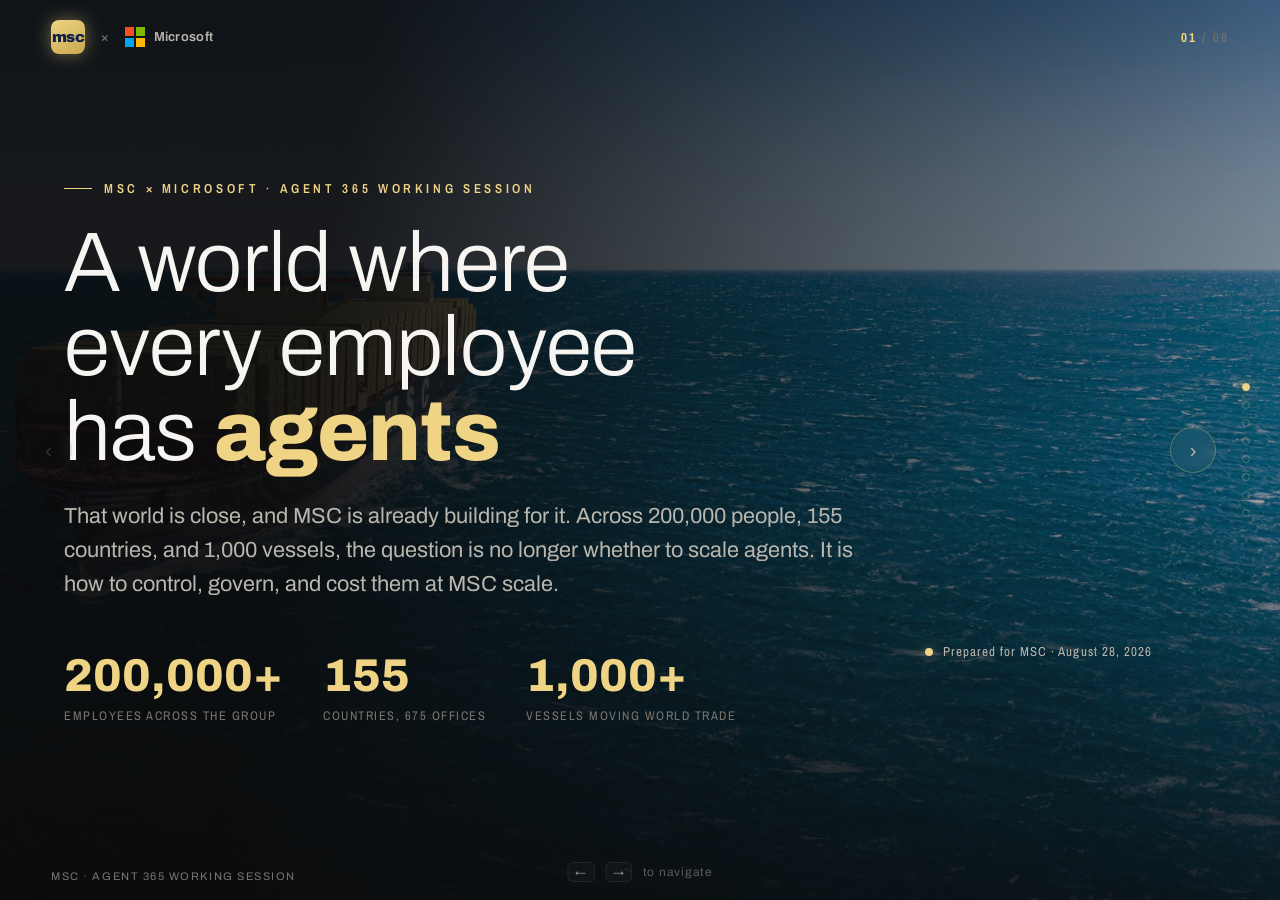
==== agent-briefing/index.html @ fe7845a2 "Add MSC Agent 365 external working-session deck (EAP priorities playback) Co-authored-by: Copilot <2" ====
<!DOCTYPE html>
<html lang="en">
<head>
<meta charset="UTF-8"/>
<meta name="viewport" content="width=device-width, initial-scale=1.0"/>
<title>MSC &times; Microsoft — Agent 365 Working Session</title>
<link rel="preconnect" href="https://fonts.googleapis.com"/>
<link rel="preconnect" href="https://fonts.gstatic.com" crossorigin/>
<link href="https://fonts.googleapis.com/css2?family=Archivo:wght@300;400;500;600;700;800;900&family=Archivo+Narrow:wght@400;500;600;700&display=swap" rel="stylesheet"/>
  <script type="module" crossorigin src="./assets/index-DIdFCBgj.js"></script>
  <link rel="stylesheet" crossorigin href="./assets/index-D3v5y2M-.css">
</head>
<body>
<div id="root"></div>
</body>
</html>
---- agent-briefing/assets/index-D3v5y2M-.css ----
:root{--gold:#EED484;--gold-bright:#F6E3A6;--gold-deep:#C9A94E;--blue:#3860BE;--blue-deep:#12224A;--blue-abyss:#0A1430;--taupe:#8B8178;--ink:#0B0B0C;--ink-2:#111214;--ink-3:#17181B;--panel:rgba(255,255,255,.035);--panel-2:rgba(255,255,255,.06);--hair:rgba(238,212,132,.14);--hair-strong:rgba(238,212,132,.3);--hair-cool:rgba(255,255,255,.1);--white:#F6F5F2;--mute:#B9B6AE;--mute-2:#78756E;--glow:rgba(238,212,132,.45);--glow-blue:rgba(56,96,190,.5);--font-display:"Archivo","Segoe UI",sans-serif;--font-narrow:"Archivo Narrow","Archivo",sans-serif;--font-body:"Archivo","Segoe UI",sans-serif;--maxw:1200px}*{box-sizing:border-box;margin:0;padding:0}html,body,#root{height:100%}body{background:var(--ink);color:var(--white);font-family:var(--font-body);-webkit-font-smoothing:antialiased;text-rendering:optimizeLegibility;overflow:hidden}::selection{background:var(--gold);color:#1a1400}.deck{position:fixed;top:0;right:0;bottom:0;left:0;overflow:hidden;background:radial-gradient(1300px 800px at 80% -12%,rgba(56,96,190,.2),transparent 58%),radial-gradient(1000px 700px at 6% 116%,rgba(238,212,132,.09),transparent 55%),linear-gradient(180deg,#0b0b0c,#0a0d18)}.stage{position:absolute;top:0;right:0;bottom:0;left:0;display:grid;place-items:center;padding:clamp(30px,5vw,84px)}.slide{width:100%;max-width:var(--maxw);will-change:transform,opacity}.slidewrap{width:100%;display:grid;place-items:center}.deck:before{content:"";position:fixed;left:0;right:0;bottom:0;height:34vh;pointer-events:none;z-index:0;background:linear-gradient(180deg,transparent,rgba(10,20,48,.55))}.progress{position:fixed;top:0;left:0;right:0;height:2px;background:transparent;z-index:40}.progress__bar{height:100%;background:linear-gradient(90deg,var(--gold-deep),var(--gold),var(--gold-bright));box-shadow:0 0 16px var(--glow);transition:width .55s cubic-bezier(.22,1,.36,1)}.topbar{position:fixed;top:0;left:0;right:0;display:flex;align-items:center;justify-content:space-between;padding:20px clamp(24px,4vw,54px);z-index:30;pointer-events:none}.brandmark{display:flex;align-items:center;gap:15px;font-family:var(--font-display);letter-spacing:.02em}.brandmark .x{color:var(--mute-2);font-weight:400;font-size:15px}.logo-msc{display:flex;align-items:center;gap:10px;font-family:var(--font-display);font-weight:800;font-size:20px;letter-spacing:.02em;color:var(--white);text-transform:lowercase}.logo-msc .mark{display:grid;place-items:center;width:34px;height:34px;border-radius:8px;background:linear-gradient(150deg,var(--gold),var(--gold-deep));color:#12224a;font-weight:900;font-size:15px;letter-spacing:-.03em;box-shadow:0 0 18px var(--glow)}.logo-ms{display:flex;align-items:center;gap:9px;color:var(--mute);font-size:13px;font-weight:600}.logo-ms .grid{display:grid;grid-template-columns:9px 9px;grid-template-rows:9px 9px;gap:2px}.logo-ms .grid i{display:block}.logo-ms .grid i:nth-child(1){background:#f25022}.logo-ms .grid i:nth-child(2){background:#7fba00}.logo-ms .grid i:nth-child(3){background:#00a4ef}.logo-ms .grid i:nth-child(4){background:#ffb900}.counter{font-family:var(--font-narrow);font-size:13px;color:var(--mute-2);letter-spacing:.16em}.counter b{color:var(--gold);font-weight:700}.dots{position:fixed;right:clamp(16px,2.4vw,30px);top:50%;transform:translateY(-50%);display:flex;flex-direction:column;gap:10px;z-index:30}.dot{width:8px;height:8px;border-radius:50%;border:1.5px solid var(--hair-strong);background:transparent;cursor:pointer;padding:0;transition:all .3s ease}.dot:hover{border-color:var(--gold);transform:scale(1.3)}.dot.active{background:var(--gold);border-color:var(--gold);box-shadow:0 0 12px var(--glow)}.hint{position:fixed;bottom:18px;left:50%;transform:translate(-50%);z-index:30;font-size:12px;color:var(--mute-2);letter-spacing:.06em;display:flex;align-items:center;gap:10px;pointer-events:none;opacity:.75}.hint kbd{font-family:var(--font-narrow);border:1px solid var(--hair-cool);border-radius:6px;padding:2px 7px;font-size:11px;color:var(--mute);background:var(--panel)}.footer-tag{position:fixed;bottom:18px;left:clamp(24px,4vw,54px);z-index:30;font-size:11px;color:var(--mute-2);letter-spacing:.14em;text-transform:uppercase;pointer-events:none}.nav-arrow{position:fixed;top:50%;transform:translateY(-50%);z-index:30;width:46px;height:46px;border-radius:50%;border:1px solid var(--hair-strong);background:var(--panel);color:var(--mute);font-size:20px;cursor:pointer;display:grid;place-items:center;transition:all .2s ease;-webkit-backdrop-filter:blur(6px);backdrop-filter:blur(6px)}.nav-arrow:hover{border-color:var(--gold);color:var(--gold);box-shadow:0 0 20px var(--glow)}.nav-arrow--prev{left:clamp(14px,2vw,26px)}.nav-arrow--next{right:clamp(52px,5vw,68px)}.nav-arrow:disabled{opacity:.22;cursor:default;box-shadow:none;border-color:var(--hair)}.eyebrow{display:inline-flex;align-items:center;gap:12px;font-family:var(--font-narrow);font-size:13px;letter-spacing:.28em;text-transform:uppercase;color:var(--gold);margin-bottom:24px;font-weight:600}.eyebrow:before{content:"";width:28px;height:1.5px;background:var(--gold);display:inline-block}h1.display{font-family:var(--font-display);font-weight:300;font-size:clamp(40px,6.6vw,86px);line-height:1;letter-spacing:-.01em}h1.display b,h1.display .accent{font-weight:800}h2.headline{font-family:var(--font-display);font-weight:300;font-size:clamp(28px,4.6vw,56px);line-height:1.05;letter-spacing:-.01em}h2.headline b,h2.headline .accent{font-weight:800}.accent{color:var(--gold)}.accent-blue{color:#7aa0ff}.lead{font-size:clamp(17px,1.7vw,22px);line-height:1.55;color:var(--mute);max-width:66ch;font-weight:400}.hl{color:var(--white);background:linear-gradient(transparent 62%,#eed48447 0);padding:0 3px}.kicker-note{font-size:13px;color:var(--mute-2);margin-top:22px;font-style:italic}.card{background:var(--panel);border:1px solid var(--hair);border-radius:18px;padding:26px;-webkit-backdrop-filter:blur(8px);backdrop-filter:blur(8px)}.stat-num{font-family:var(--font-display);font-weight:800;font-size:clamp(40px,5.2vw,66px);color:var(--gold);line-height:1;letter-spacing:-.02em}.pill{display:inline-flex;align-items:center;gap:8px;padding:7px 15px;border:1px solid var(--hair-strong);border-radius:999px;font-size:13px;font-weight:600;color:var(--mute);background:var(--panel)}.pill .d{width:7px;height:7px;border-radius:50%;background:var(--gold)}.grid2{display:grid;grid-template-columns:1.05fr .95fr;gap:48px;align-items:center}@media (max-width:900px){.grid2{grid-template-columns:1fr;gap:28px}}.cover__meta{margin-top:46px}.cover__line{width:66px;height:2px;background:linear-gradient(90deg,var(--gold),transparent);margin-bottom:20px}.cover__people{display:flex;flex-direction:column;gap:8px;font-size:15px;color:var(--mute)}.cover__people .k{color:var(--mute-2);text-transform:uppercase;letter-spacing:.14em;font-size:11px;margin-right:12px;font-family:var(--font-narrow)}.cover__save{position:absolute;right:clamp(28px,5vw,80px);bottom:clamp(28px,5vw,80px);display:flex;align-items:center;gap:10px;font-family:var(--font-narrow);font-size:13px;letter-spacing:.08em;color:var(--mute)}.cover__save .d{width:8px;height:8px;border-radius:50%;background:var(--gold);box-shadow:0 0 12px var(--glow)}.cover__stats{display:flex;gap:40px;margin-top:52px;flex-wrap:wrap}.cover__stat .n{font-family:var(--font-display);font-weight:800;font-size:clamp(30px,3.6vw,46px);color:var(--white);line-height:1}.cover__stat .n em{color:var(--gold);font-style:normal}.cover__stat .l{font-size:12.5px;color:var(--mute-2);text-transform:uppercase;letter-spacing:.12em;margin-top:8px;font-family:var(--font-narrow)}.voice{margin-top:30px;border-left:2px solid var(--gold);padding:6px 0 6px 30px;max-width:78ch}.voice__q{font-family:var(--font-display);font-weight:300;font-size:clamp(20px,2.5vw,30px);line-height:1.4;color:var(--white)}.voice__q em{color:var(--gold);font-style:normal;font-weight:500}.voice__cite{margin-top:18px;font-size:14px;color:var(--mute-2);font-family:var(--font-narrow);letter-spacing:.04em}.voice__cite b{color:var(--mute)}.tri{display:grid;grid-template-columns:repeat(3,1fr);gap:16px;margin-top:40px}@media (max-width:840px){.tri{grid-template-columns:1fr}}.tri__card{background:var(--panel);border:1px solid var(--hair);border-radius:16px;padding:24px;transition:transform .25s,border-color .25s}.tri__card:hover{transform:translateY(-4px);border-color:var(--hair-strong)}.tri__k{font-family:var(--font-narrow);font-size:12px;letter-spacing:.2em;text-transform:uppercase;color:var(--gold);margin-bottom:14px;font-weight:600}.tri__t{font-family:var(--font-display);font-weight:700;font-size:21px;margin-bottom:10px;color:var(--white)}.tri__d{font-size:14.5px;color:var(--mute);line-height:1.55}.factory{margin-top:36px}.factory__grid{display:grid;grid-template-columns:repeat(4,1fr);gap:12px}@media (max-width:900px){.factory__grid{grid-template-columns:repeat(2,1fr)}}.agent{position:relative;background:linear-gradient(160deg,rgba(56,96,190,.1),var(--panel));border:1px solid var(--hair);border-radius:14px;padding:18px;overflow:hidden;transition:transform .25s,border-color .25s,box-shadow .25s}.agent:hover{transform:translateY(-4px);border-color:var(--hair-strong);box-shadow:0 14px 40px #0006}.agent__st{position:absolute;top:14px;right:14px;font-family:var(--font-narrow);font-size:10px;letter-spacing:.1em;text-transform:uppercase;padding:3px 8px;border-radius:999px;border:1px solid var(--hair-cool);color:var(--mute-2)}.agent__st.live{color:#7fdca0;border-color:#7fdca066;background:#7fdca014}.agent__st.build{color:var(--gold);border-color:var(--hair-strong);background:#eed48414}.agent__ic{font-size:20px;margin-bottom:14px;display:block}.agent__t{font-family:var(--font-display);font-weight:700;font-size:15.5px;color:var(--white);margin-bottom:6px;line-height:1.2}.agent__d{font-size:12.5px;color:var(--mute);line-height:1.5}.agent__m{margin-top:12px;font-size:11px;color:var(--mute-2);font-family:var(--font-narrow);letter-spacing:.04em}.pillars{display:grid;grid-template-columns:repeat(3,1fr);gap:16px;margin-top:36px}@media (max-width:840px){.pillars{grid-template-columns:1fr}}.pillar{background:linear-gradient(180deg,var(--panel-2),var(--panel));border:1px solid var(--hair);border-radius:18px;padding:28px 24px;position:relative;overflow:hidden}.pillar:before{content:"";position:absolute;top:0;left:0;right:0;height:3px;background:linear-gradient(90deg,var(--gold),var(--gold-deep))}.pillar__n{font-family:var(--font-narrow);font-size:12px;letter-spacing:.2em;text-transform:uppercase;color:var(--gold);font-weight:600}.pillar__t{font-family:var(--font-display);font-weight:800;font-size:26px;color:var(--white);margin:10px 0 16px}.pillar__list{display:flex;flex-direction:column;gap:12px}.pillar__item{display:flex;gap:11px;font-size:14px;color:var(--mute);line-height:1.5}.pillar__item .tick{color:var(--gold);flex:0 0 auto;font-size:13px;margin-top:2px}.pillar__item b{color:var(--white);font-weight:600}.meter{display:grid;grid-template-columns:1fr 1fr;gap:36px;margin-top:34px;align-items:center}@media (max-width:900px){.meter{grid-template-columns:1fr}}.chart{position:relative;height:300px;border-left:1px solid var(--hair-cool);border-bottom:1px solid var(--hair-cool);padding:10px 0 0}.chart__bars{position:absolute;top:10px;right:0;bottom:0;left:0;display:flex;align-items:flex-end;gap:clamp(6px,1.4vw,18px);padding:0 6px}.bar{flex:1;display:flex;flex-direction:column;justify-content:flex-end;gap:3px;height:100%}.bar .seg{border-radius:4px 4px 0 0;transition:height 1s cubic-bezier(.22,1,.36,1)}.bar .seg.var{background:linear-gradient(180deg,#5b7fd6,#3860be)}.bar .seg.fix{background:linear-gradient(180deg,var(--gold-bright),var(--gold-deep))}.bar__l{font-family:var(--font-narrow);font-size:10px;color:var(--mute-2);text-align:center;margin-top:6px}.legend{display:flex;gap:20px;margin-top:16px;font-size:12.5px;color:var(--mute)}.legend span{display:flex;align-items:center;gap:8px}.legend i{width:12px;height:12px;border-radius:3px;display:inline-block}.legend i.var{background:#3860be}.legend i.fix{background:var(--gold)}.punch{margin-top:28px;font-family:var(--font-display);font-weight:300;font-size:clamp(22px,3vw,36px);line-height:1.32;color:var(--white);max-width:24ch}.punch b{font-weight:800;color:var(--gold)}.moat__punch{margin-top:26px;background:linear-gradient(120deg,#eed4841a,#3860be14);border:1px solid var(--hair);border-radius:16px;padding:22px 24px;font-size:15.5px;line-height:1.6;color:var(--white)}.moat__list{display:flex;flex-direction:column;gap:14px}.moat__item{display:flex;gap:16px;background:var(--panel);border:1px solid var(--hair);border-radius:14px;padding:18px 20px;transition:border-color .25s}.moat__item:hover{border-color:var(--hair-strong)}.moat__ic{font-size:20px;flex:0 0 auto;color:var(--gold)}.moat__t{font-family:var(--font-display);font-weight:700;font-size:16px;color:var(--white);margin-bottom:4px}.moat__s{font-size:13.5px;color:var(--mute);line-height:1.5}.truths__grid{display:grid;grid-template-columns:1fr 1fr;gap:18px;margin-top:36px}@media (max-width:840px){.truths__grid{grid-template-columns:1fr}}.truth{display:flex;gap:20px;background:var(--panel);border:1px solid var(--hair);border-radius:16px;padding:26px}.truth__n{font-family:var(--font-display);font-weight:800;font-size:40px;color:var(--gold);line-height:.9;flex:0 0 auto;opacity:.85}.truth__body{font-size:16px;color:var(--mute);line-height:1.55}.truth__body b{color:var(--white);font-weight:700}.truths__foot{margin-top:26px;font-size:15px;color:var(--mute);line-height:1.6;max-width:80ch}.next__grid{display:grid;grid-template-columns:repeat(3,1fr);gap:16px;margin-top:38px}@media (max-width:840px){.next__grid{grid-template-columns:1fr}}.step{display:flex;gap:16px;background:var(--panel);border:1px solid var(--hair);border-radius:16px;padding:22px}.step__n{font-family:var(--font-display);font-weight:800;font-size:26px;color:#12224a;background:linear-gradient(150deg,var(--gold),var(--gold-deep));width:44px;height:44px;border-radius:11px;display:grid;place-items:center;flex:0 0 auto}.step__t{font-family:var(--font-display);font-weight:700;font-size:17px;color:var(--white);margin-bottom:6px}.step__d{font-size:13.5px;color:var(--mute);line-height:1.5}.next__close{margin-top:40px;border-top:1px solid var(--hair);padding-top:26px}.next__close-line{font-family:var(--font-display);font-weight:300;font-size:clamp(22px,3vw,34px);color:var(--white)}.next__close-line b{font-weight:800;color:var(--gold)}.next__close-sub{margin-top:12px;font-family:var(--font-narrow);font-size:14px;color:var(--mute-2);letter-spacing:.1em;text-transform:uppercase}.timeline{margin-top:34px;position:relative;padding-left:8px}.tl__row{display:grid;grid-template-columns:130px 1fr;gap:24px;padding:16px 0;border-bottom:1px solid var(--hair);align-items:baseline}.tl__row:last-child{border-bottom:none}.tl__date{font-family:var(--font-narrow);font-size:13px;letter-spacing:.08em;color:var(--gold);text-transform:uppercase;font-weight:600}.tl__what{font-size:15px;color:var(--mute);line-height:1.5}.tl__what b{color:var(--white);font-weight:600}.dtable{margin-top:30px;width:100%;border-collapse:collapse;font-size:14px}.dtable th{text-align:left;font-family:var(--font-narrow);font-size:11px;letter-spacing:.14em;text-transform:uppercase;color:var(--mute-2);padding:10px 14px;border-bottom:1px solid var(--hair-strong)}.dtable td{padding:13px 14px;border-bottom:1px solid var(--hair);color:var(--mute);vertical-align:top}.dtable td b{color:var(--white);font-weight:600}.dtable tr:hover td{background:#eed48408}.tag{display:inline-block;font-family:var(--font-narrow);font-size:10.5px;letter-spacing:.08em;text-transform:uppercase;padding:2px 8px;border-radius:6px;border:1px solid var(--hair-cool);color:var(--mute)}.tag.champ{color:var(--gold);border-color:var(--hair-strong)}.tag.dm{color:#7aa0ff;border-color:#7aa0ff59}.srcs{display:grid;grid-template-columns:1fr 1fr;gap:13px;margin-top:26px}@media (max-width:900px){.srcs{grid-template-columns:1fr}}.src{background:var(--panel);border:1px solid var(--hair);border-radius:14px;padding:16px 20px}.src__k{font-family:var(--font-narrow);font-size:14px;font-weight:600;color:var(--gold);margin-bottom:6px}.src__v{font-size:12.5px;color:var(--mute);line-height:1.5}.src__v b{color:var(--white);font-weight:600}.fin__note{font-size:12.5px;color:var(--mute-2);line-height:1.5;font-style:italic}@keyframes rise{0%{opacity:0;transform:translateY(18px)}to{opacity:1;transform:none}}.slide.enter .eyebrow{animation:rise .5s both}.slide.enter h1,.slide.enter h2{animation:rise .5s .05s both}.slide.enter .lead{animation:rise .5s .12s both}.deck-bg{position:absolute;top:0;right:0;bottom:0;left:0;z-index:0;background-size:cover;background-position:center;pointer-events:none}.deck-bg.cover{background-position:center right}.deck-bg:after{content:"";position:absolute;top:0;right:0;bottom:0;left:0}.deck-bg.tint:after{background:linear-gradient(180deg,#0b0b0ccc,#0a0d18ed),radial-gradient(1100px 700px at 78% -10%,rgba(56,96,190,.26),transparent 60%)}.deck-bg.cover:after{background:linear-gradient(100deg,#0b0b0ced 26%,#0b0b0c99 64%,#0a0d1852),linear-gradient(0deg,rgba(11,11,12,.8),transparent 46%)}.deck .stage,.deck .topbar,.deck .dots,.deck .progress,.deck .nav-arrow,.deck .hint,.deck .footer-tag{z-index:20}.roles{display:grid;grid-template-columns:repeat(3,1fr);gap:14px;margin-top:32px}@media (max-width:900px){.roles{grid-template-columns:1fr}}.role{background:linear-gradient(165deg,rgba(56,96,190,.1),var(--panel));border:1px solid var(--hair);border-radius:16px;padding:20px;transition:transform .25s,border-color .25s,box-shadow .25s}.role:hover{transform:translateY(-4px);border-color:var(--hair-strong);box-shadow:0 16px 44px #0006}.role__head{display:flex;align-items:center;gap:12px;margin-bottom:14px}.role__ic{width:38px;height:38px;border-radius:10px;display:grid;place-items:center;font-size:19px;background:linear-gradient(150deg,#eed4842e,#3860be24);border:1px solid var(--hair-strong)}.role__name{font-family:var(--font-display);font-weight:700;font-size:16px;color:var(--white);line-height:1.15}.role__who{font-family:var(--font-narrow);font-size:11px;letter-spacing:.08em;text-transform:uppercase;color:var(--mute-2);margin-top:2px}.role__agents{display:flex;flex-direction:column;gap:9px}.role__agent{display:flex;align-items:flex-start;gap:9px;font-size:13px;color:var(--mute);line-height:1.4}.role__dot{width:6px;height:6px;border-radius:50%;flex:0 0 auto;margin-top:6px}.role__dot.live{background:#7fdca0;box-shadow:0 0 8px #7fdca099}.role__dot.build{background:var(--gold);box-shadow:0 0 8px var(--glow)}.role__agent b{color:var(--white);font-weight:600}.roles__legend{display:flex;gap:20px;margin-top:20px;font-size:12px;color:var(--mute-2);font-family:var(--font-narrow);letter-spacing:.04em}.roles__legend span{display:flex;align-items:center;gap:7px}.roles__legend i{width:8px;height:8px;border-radius:50%}.roles__legend i.live{background:#7fdca0}.roles__legend i.build{background:var(--gold)}.dots3{display:grid;grid-template-columns:repeat(3,1fr);gap:18px;margin-top:38px}@media (max-width:840px){.dots3{grid-template-columns:1fr}}.dot3{position:relative;background:var(--panel);border:1px solid var(--hair);border-radius:18px;padding:26px 24px;overflow:hidden}.dot3:before{content:"";position:absolute;top:0;left:0;right:0;height:3px;background:linear-gradient(90deg,var(--gold),var(--gold-deep))}.dot3__n{font-family:var(--font-display);font-weight:800;font-size:34px;color:var(--gold);opacity:.9;line-height:1}.dot3__t{font-family:var(--font-display);font-weight:700;font-size:18px;color:var(--white);margin:12px 0 10px}.dot3__d{font-size:14px;color:var(--mute);line-height:1.55}.shift__cards{position:relative;display:flex;justify-content:center;align-items:center;min-height:430px;margin-top:20px}.posting{width:320px;background:#121317;border:1px solid var(--hair);border-radius:16px;padding:26px 28px;position:absolute;box-shadow:0 30px 70px #0000008c}.posting--old{left:2%;top:2%;filter:saturate(.5);opacity:.9}.posting--new{right:0;bottom:2%;width:346px;border-color:#eed48480;box-shadow:0 30px 80px #eed48429,0 20px 60px #0009}.posting__head{font-family:var(--font-narrow);font-size:11px;letter-spacing:.16em;text-transform:uppercase;color:var(--mute-2)}.posting__role{font-family:var(--font-display);font-size:21px;font-weight:700;margin:8px 0 4px}.posting__sub{font-size:11.5px;color:var(--gold);margin-bottom:16px;font-weight:600}.posting__label{font-size:11px;text-transform:uppercase;letter-spacing:.14em;color:var(--mute-2);margin-bottom:10px}.posting ul{list-style:none;display:flex;flex-direction:column;gap:9px}.posting li{font-size:14px;color:var(--mute);padding-left:18px;position:relative}.posting li:before{content:"•";position:absolute;left:0;color:var(--mute-2)}.posting--new li:before{color:var(--gold)}.posting--new li{font-size:13.5px;color:var(--white);font-weight:600}.posting__ai{color:var(--gold)!important;font-weight:700!important;font-size:13px!important;background:#eed4841a;border:1px solid rgba(238,212,132,.35);border-radius:10px;padding:10px 12px 10px 30px!important;line-height:1.4;margin-top:4px}.posting__ai:before{left:12px!important;top:11px;content:"+"!important}.posting__stamp{margin-top:18px;display:inline-block;font-family:var(--font-narrow);font-size:11px;letter-spacing:.1em;text-transform:uppercase;color:var(--gold);border:1px solid rgba(238,212,132,.4);border-radius:6px;padding:4px 10px}.cta-btn{margin-top:30px;display:inline-flex;align-items:center;gap:10px;font-family:var(--font-narrow);font-size:13px;font-weight:600;letter-spacing:.06em;text-transform:uppercase;color:#12224a;background:linear-gradient(150deg,var(--gold),var(--gold-deep));border:none;border-radius:999px;padding:12px 22px;cursor:pointer;box-shadow:0 0 22px var(--glow);transition:transform .2s}.cta-btn:hover{transform:translateY(-2px)}.cfo__wrap{display:grid;grid-template-columns:1.05fr .95fr;gap:32px;margin-top:14px;align-items:start}.cfo__chart{background:var(--panel);border:1px solid var(--hair);border-radius:20px;padding:18px 22px}.cfo__chart-head{display:flex;align-items:baseline;justify-content:space-between;gap:16px;margin-bottom:6px}.cfo__chart-title{font-family:var(--font-display);font-size:16px;font-weight:600;color:var(--white)}.cfo__legend{display:flex;gap:16px;font-size:12px;color:var(--mute);font-weight:600}.cfo__legend i{display:inline-block;width:20px;height:3px;border-radius:2px;margin-right:6px;vertical-align:middle}.cfo__slider{margin-top:14px}.cfo__slider label{display:flex;justify-content:space-between;font-size:12px;color:var(--mute);font-family:var(--font-narrow);letter-spacing:.04em;text-transform:uppercase;margin-bottom:8px}.cfo__slider label b{color:var(--gold);font-size:15px}input[type=range]{width:100%;-webkit-appearance:none;-moz-appearance:none;appearance:none;height:5px;border-radius:3px;background:linear-gradient(90deg,var(--gold-deep),var(--gold));outline:none}input[type=range]::-webkit-slider-thumb{-webkit-appearance:none;-moz-appearance:none;appearance:none;width:20px;height:20px;border-radius:50%;background:#fff;border:3px solid var(--gold);cursor:pointer;box-shadow:0 0 12px var(--glow)}input[type=range]::-moz-range-thumb{width:18px;height:18px;border-radius:50%;background:#fff;border:3px solid var(--gold);cursor:pointer}.cfo__reads{display:grid;grid-template-columns:1fr 1fr;gap:12px;margin-top:14px}.cfo__read{background:var(--ink-2);border:1px solid var(--hair);border-radius:12px;padding:16px 18px}.cfo__read--var{border-color:#3860be73}.cfo__read--fix{border-color:#eed48473}.cfo__read-k{font-size:11px;text-transform:uppercase;letter-spacing:.12em;color:var(--mute-2);font-family:var(--font-narrow);margin-bottom:6px}.cfo__read-v{font-family:var(--font-display);font-size:26px;font-weight:800;line-height:1}.cfo__read--var .cfo__read-v{color:#7aa0ff}.cfo__read--fix .cfo__read-v{color:var(--gold)}.cfo__read-s{font-size:11.5px;color:var(--mute);margin-top:6px;line-height:1.35}.cfo__note{margin-top:10px;font-size:11px;color:var(--mute-2);line-height:1.45}.buildup{background:var(--panel);border:1px solid var(--hair);border-radius:18px;padding:22px 24px}.buildup__k{font-family:var(--font-narrow);font-size:12px;text-transform:uppercase;letter-spacing:.14em;color:var(--gold);margin-bottom:16px}.buildup__row{display:flex;justify-content:space-between;align-items:baseline;gap:14px;padding:9px 0;border-bottom:1px solid var(--hair)}.buildup__row:last-of-type{border-bottom:none}.buildup__lbl{font-size:13px;color:var(--mute);line-height:1.4}.buildup__lbl small{display:block;font-size:11px;color:var(--mute-2);margin-top:2px}.buildup__op{font-family:var(--font-display);color:var(--mute-2);font-size:13px;margin-right:8px}.buildup__num{font-family:var(--font-display);font-size:16px;font-weight:700;color:var(--white);white-space:nowrap}.buildup__eq{display:flex;justify-content:space-between;align-items:baseline;gap:14px;margin-top:14px;padding-top:14px;border-top:2px solid var(--gold)}.buildup__eq .buildup__lbl{color:var(--white);font-weight:600;font-family:var(--font-display);font-size:15px}.buildup__eq .buildup__num{font-size:26px;color:var(--gold);font-weight:800}.buildup__note{font-size:11px;color:var(--mute-2);line-height:1.5;margin-top:14px}.fin__wrap{display:grid;grid-template-columns:1.02fr .98fr;gap:30px;margin-top:14px;align-items:start}.levers{display:flex;flex-direction:column;gap:11px}.lever{background:var(--panel);border:1px solid var(--hair);border-radius:14px;padding:14px 18px}.lever--avoid{border:1px dashed rgba(56,96,190,.5);background:#3860be0d}.lever__head{display:flex;justify-content:space-between;align-items:flex-start;gap:12px;margin-bottom:9px}.lever__name{font-family:var(--font-display);font-size:15px;font-weight:600;color:var(--white)}.lever__name small{display:block;font-family:var(--font-body);font-size:11.5px;color:var(--mute);font-weight:400;margin-top:3px;line-height:1.35}.lever__val{font-family:var(--font-display);font-size:23px;font-weight:800;color:var(--gold);white-space:nowrap;line-height:1}.lever--avoid .lever__val{color:#7aa0ff}.lever__track{height:9px;border-radius:6px;background:var(--ink-2);overflow:hidden}.lever__fill{height:100%;border-radius:6px;background:linear-gradient(90deg,var(--gold-deep),var(--gold));transition:width .6s cubic-bezier(.22,1,.36,1)}.lever--avoid .lever__fill{background:repeating-linear-gradient(45deg,#3860be,#3860be 6px,#3860be73 6px,#3860be73 12px)}.lever__tag{font-size:10px;text-transform:uppercase;letter-spacing:.13em;margin-top:8px;font-family:var(--font-narrow);color:var(--mute-2)}.lever__tag b{color:var(--gold);font-weight:700}.lever--avoid .lever__tag b{color:#7aa0ff}.fin__ctrls{margin-top:14px;display:flex;flex-direction:column;gap:13px}.risktoggle{display:inline-flex;align-items:center;gap:10px;cursor:pointer;font-size:13px;color:var(--mute);font-weight:600;-webkit-user-select:none;user-select:none}.risktoggle .sw{width:38px;height:20px;border-radius:999px;background:var(--hair-strong);position:relative;transition:background .2s}.risktoggle .sw:after{content:"";position:absolute;top:2px;left:2px;width:16px;height:16px;border-radius:50%;background:#fff;transition:transform .2s}.risktoggle.on .sw{background:#c0503a}.risktoggle.on .sw:after{transform:translate(18px)}.fin__totals{display:flex;flex-direction:column;gap:13px}.fin__total{border-radius:16px;padding:18px 22px}.fin__total--takeout{border:1px solid rgba(238,212,132,.5);background:linear-gradient(100deg,#eed48421,#eed48405)}.fin__total--avoid{border:1px dashed rgba(56,96,190,.5);background:#3860be0a}.fin__total-k{font-size:11px;text-transform:uppercase;letter-spacing:.12em;color:var(--mute-2);font-family:var(--font-narrow);margin-bottom:6px}.fin__total-v{font-family:var(--font-display);font-weight:800;font-size:clamp(30px,4vw,44px);line-height:1;color:var(--gold)}.fin__total--avoid .fin__total-v{color:#7aa0ff;font-size:clamp(22px,2.8vw,30px)}.fin__total-s{font-size:12px;color:var(--mute);margin-top:8px;line-height:1.45}.proofbar{margin-top:13px;display:flex;align-items:center;gap:18px;background:linear-gradient(100deg,#eed48424,#eed48408);border:1px solid rgba(238,212,132,.32);border-radius:16px;padding:18px 22px}.proofbar__num{font-family:var(--font-display);font-weight:800;font-size:clamp(30px,4.2vw,46px);color:var(--gold);line-height:1;white-space:nowrap}.proofbar__txt{font-size:13.5px;line-height:1.45;color:var(--white)}.proofbar__txt b{color:var(--gold)}.proofbar__txt span{display:block;font-size:11.5px;color:var(--mute);margin-top:5px}.fin__note{margin-top:12px;font-size:10.5px;color:var(--mute-2);line-height:1.5}.fin__crosscall{margin-top:14px;padding-left:16px;border-left:2px solid var(--gold);font-size:14px;line-height:1.5;color:var(--white)}.fin__crosscall b{color:var(--gold)}.layers__stack{margin-top:30px;display:flex;flex-direction:column;gap:8px}.layer{border-radius:18px;padding:22px 24px;display:grid;grid-template-columns:.8fr 2.2fr;gap:24px;align-items:center}.layer--factory{background:var(--panel);border:1px dashed var(--hair-strong)}.layer--foundation{background:linear-gradient(100deg,#eed48429,#3860be0f);border:1px solid rgba(238,212,132,.45);box-shadow:0 0 40px #eed4841f}.layer__label{display:flex;flex-direction:column;gap:6px}.layer__tag{font-family:var(--font-narrow);font-size:11px;text-transform:uppercase;letter-spacing:.14em;color:var(--mute-2)}.layer__tag--hot{color:var(--gold)}.layer__platform{font-family:var(--font-display);font-size:19px;font-weight:800;color:var(--white)}.layer__items{display:grid;grid-template-columns:repeat(3,1fr);gap:16px}.layer__item b{display:block;font-size:14px;font-weight:700;color:var(--white)}.layer__item span{display:block;font-size:12px;color:var(--mute);line-height:1.4;margin-top:3px}.layers__connector{align-self:center;font-family:var(--font-narrow);font-size:11px;text-transform:uppercase;letter-spacing:.16em;color:var(--mute-2);display:flex;align-items:center;gap:10px;justify-content:center}.layers__connector:before,.layers__connector:after{content:"";width:30px;height:1px;background:var(--hair-strong)}.layers__foot{margin-top:24px;font-size:16px;color:var(--white);font-weight:500;padding-left:20px;border-left:2px solid var(--gold)}.e7inside{margin-top:22px;display:flex;align-items:center;gap:14px;flex-wrap:wrap}.e7inside__k{font-family:var(--font-narrow);font-size:11px;letter-spacing:.14em;text-transform:uppercase;color:var(--mute-2)}.e7inside__chip{font-family:var(--font-display);font-size:13px;font-weight:600;color:var(--white);background:var(--panel-2);border:1px solid var(--hair-strong);border-radius:999px;padding:7px 15px}@media (max-width:900px){.cfo__wrap,.fin__wrap,.cfo__reads{grid-template-columns:1fr}.layer{grid-template-columns:1fr;gap:14px}.layer__items{grid-template-columns:1fr}.shift__cards{min-height:660px}.posting--old{left:0}.posting--new{right:0}}.eap{display:grid;grid-template-columns:.92fr 1.08fr;gap:22px;margin-top:30px;align-items:stretch}@media (max-width:900px){.eap{grid-template-columns:1fr}}.eap__tabs{display:flex;flex-direction:column;gap:9px}.eap__tab{display:flex;align-items:center;gap:13px;text-align:left;background:var(--panel);border:1px solid var(--hair);border-radius:14px;padding:14px 16px;cursor:pointer;transition:border-color .2s,background .2s,transform .2s;color:var(--mute)}.eap__tab:hover{border-color:var(--hair-strong);transform:translate(3px)}.eap__tab.active{border-color:var(--hair-strong);background:linear-gradient(120deg,#eed4841f,#3860be14)}.eap__tab-n{font-family:var(--font-display);font-weight:800;font-size:15px;color:var(--gold);opacity:.85;flex:0 0 auto;width:24px}.eap__tab-body{display:flex;flex-direction:column;gap:2px;flex:1;min-width:0}.eap__tab-t{font-family:var(--font-display);font-weight:700;font-size:15px;color:var(--white);line-height:1.2}.eap__tab.active .eap__tab-t{color:var(--gold-bright)}.eap__tab-p{font-family:var(--font-narrow);font-size:10.5px;letter-spacing:.12em;text-transform:uppercase;color:var(--mute-2)}.eap__pip{width:9px;height:9px;border-radius:50%;flex:0 0 auto}.eap__pip.partial{background:var(--gold);box-shadow:0 0 8px var(--glow)}.eap__pip.open{background:#7aa0ff;box-shadow:0 0 8px #7aa0ff99}.eap__pip.available{background:#7fdca0;box-shadow:0 0 8px #7fdca099}.eap__panel{background:linear-gradient(180deg,var(--panel-2),var(--panel));border:1px solid var(--hair-strong);border-radius:18px;padding:24px 26px;animation:rise .4s both}.eap__panel-head{display:flex;align-items:center;gap:12px;margin-bottom:12px}.eap__status{font-family:var(--font-narrow);font-size:11px;letter-spacing:.08em;text-transform:uppercase;font-weight:700;padding:4px 11px;border-radius:999px;border:1px solid}.eap__status.partial{color:var(--gold);border-color:var(--hair-strong);background:#eed48414}.eap__status.open{color:#7aa0ff;border-color:#7aa0ff66;background:#7aa0ff14}.eap__status.available{color:#7fdca0;border-color:#7fdca066;background:#7fdca014}.eap__panel-pillar{font-family:var(--font-narrow);font-size:11px;letter-spacing:.16em;text-transform:uppercase;color:var(--mute-2)}.eap__panel-t{font-family:var(--font-display);font-weight:800;font-size:clamp(20px,2.4vw,27px);color:var(--white);line-height:1.15;margin-bottom:18px}.eap__said{border-left:2px solid var(--gold);padding:2px 0 2px 20px;margin-bottom:18px}.eap__said-k,.eap__where-k{font-family:var(--font-narrow);font-size:11px;letter-spacing:.16em;text-transform:uppercase;color:var(--gold);font-weight:600;margin-bottom:9px}.eap__said-q{font-family:var(--font-display);font-weight:300;font-size:clamp(16px,1.9vw,20px);line-height:1.45;color:var(--white)}.eap__said-who{margin-top:11px;font-family:var(--font-narrow);font-size:12.5px;color:var(--mute-2);letter-spacing:.03em}.eap__where{background:var(--ink-2);border:1px solid var(--hair);border-radius:13px;padding:16px 18px}.eap__where-k{color:var(--mute)}.eap__where-b{font-size:14.5px;color:var(--mute);line-height:1.6}.eap__where-b b{color:var(--white)}.eap__legend{display:flex;gap:22px;flex-wrap:wrap;margin-top:20px;font-size:12px;color:var(--mute);font-family:var(--font-narrow);letter-spacing:.03em}.eap__legend span{display:flex;align-items:center;gap:8px}.eap__legend i{width:9px;height:9px;border-radius:50%}.eap__legend i.partial{background:var(--gold)}.eap__legend i.open{background:#7aa0ff}
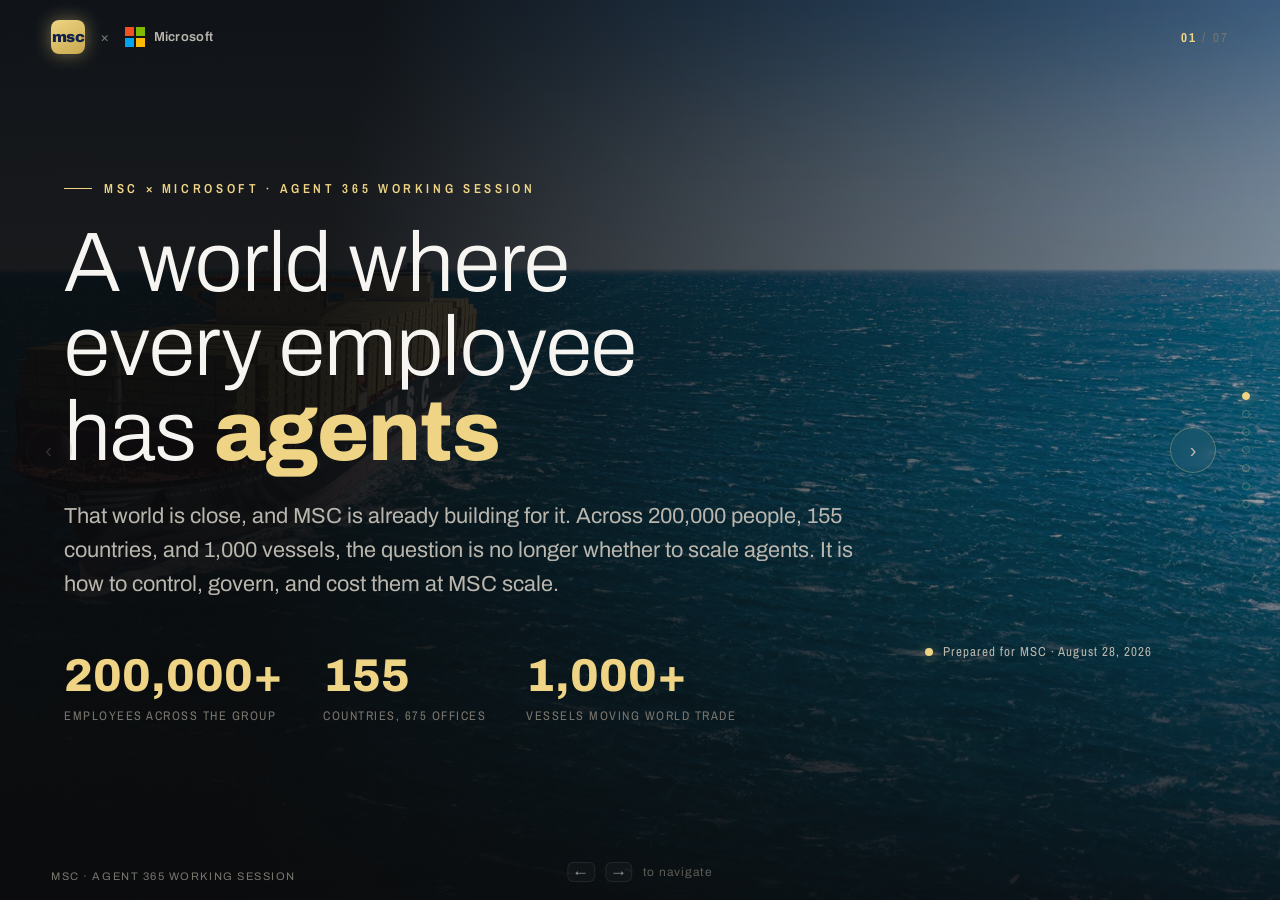
==== commit 2516bc9b: "MSC deck: remove Roles slide (now 7 slides) Co-authored-by: Copilot <223556219+Copilot@users.noreply" ====
--- a/agent-briefing/index.html
+++ b/agent-briefing/index.html
@@ -7,7 +7,7 @@
 <link rel="preconnect" href="https://fonts.googleapis.com"/>
 <link rel="preconnect" href="https://fonts.gstatic.com" crossorigin/>
 <link href="https://fonts.googleapis.com/css2?family=Archivo:wght@300;400;500;600;700;800;900&family=Archivo+Narrow:wght@400;500;600;700&display=swap" rel="stylesheet"/>
-  <script type="module" crossorigin src="./assets/index-DIdFCBgj.js"></script>
+  <script type="module" crossorigin src="./assets/index-Dsag4rkP.js"></script>
   <link rel="stylesheet" crossorigin href="./assets/index-D3v5y2M-.css">
 </head>
 <body>
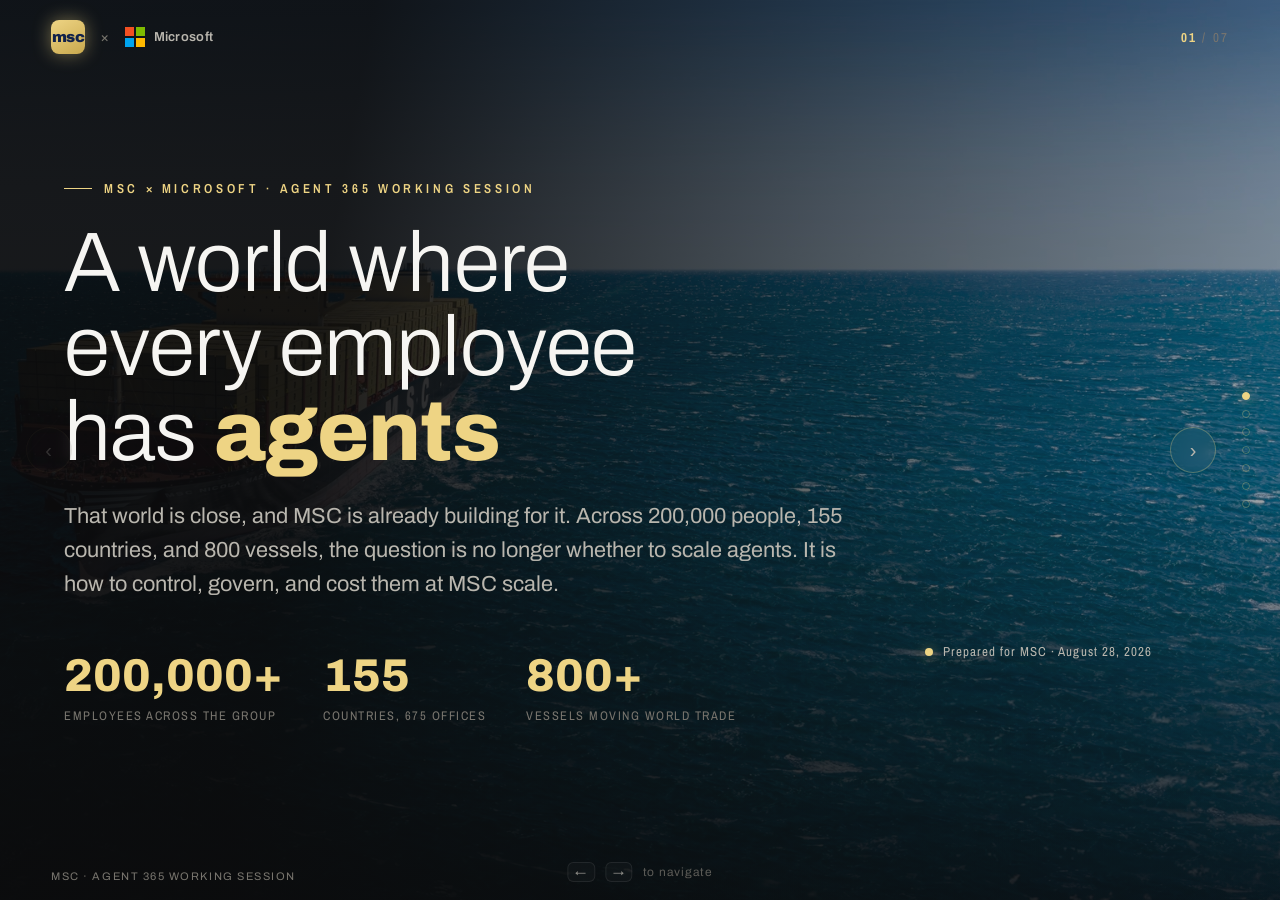
==== commit faa2c432: "MSC deck: vessel count 1,000+ to 800+ Co-authored-by: Copilot <223556219+Copilot@users.noreply.githu" ====
--- a/agent-briefing/index.html
+++ b/agent-briefing/index.html
@@ -7,7 +7,7 @@
 <link rel="preconnect" href="https://fonts.googleapis.com"/>
 <link rel="preconnect" href="https://fonts.gstatic.com" crossorigin/>
 <link href="https://fonts.googleapis.com/css2?family=Archivo:wght@300;400;500;600;700;800;900&family=Archivo+Narrow:wght@400;500;600;700&display=swap" rel="stylesheet"/>
-  <script type="module" crossorigin src="./assets/index-Dsag4rkP.js"></script>
+  <script type="module" crossorigin src="./assets/index-7LyhLzvX.js"></script>
   <link rel="stylesheet" crossorigin href="./assets/index-D3v5y2M-.css">
 </head>
 <body>
